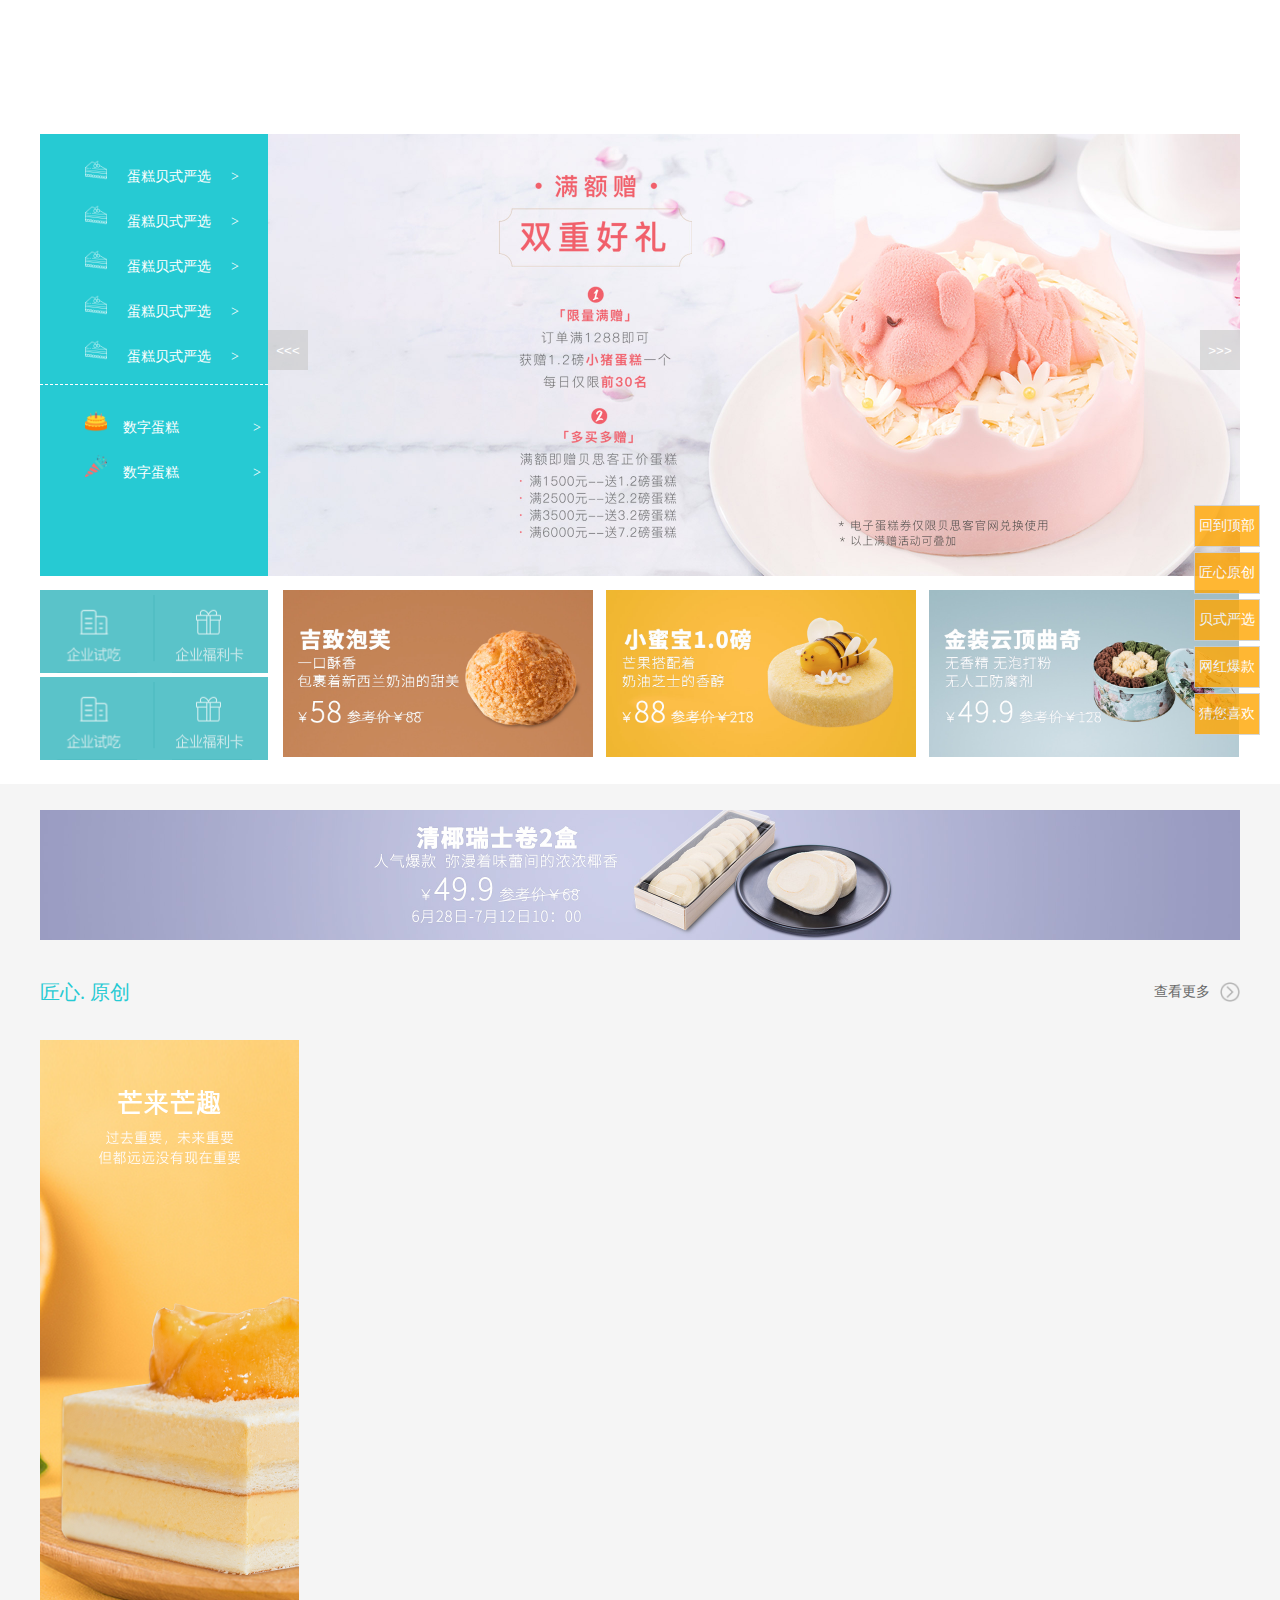
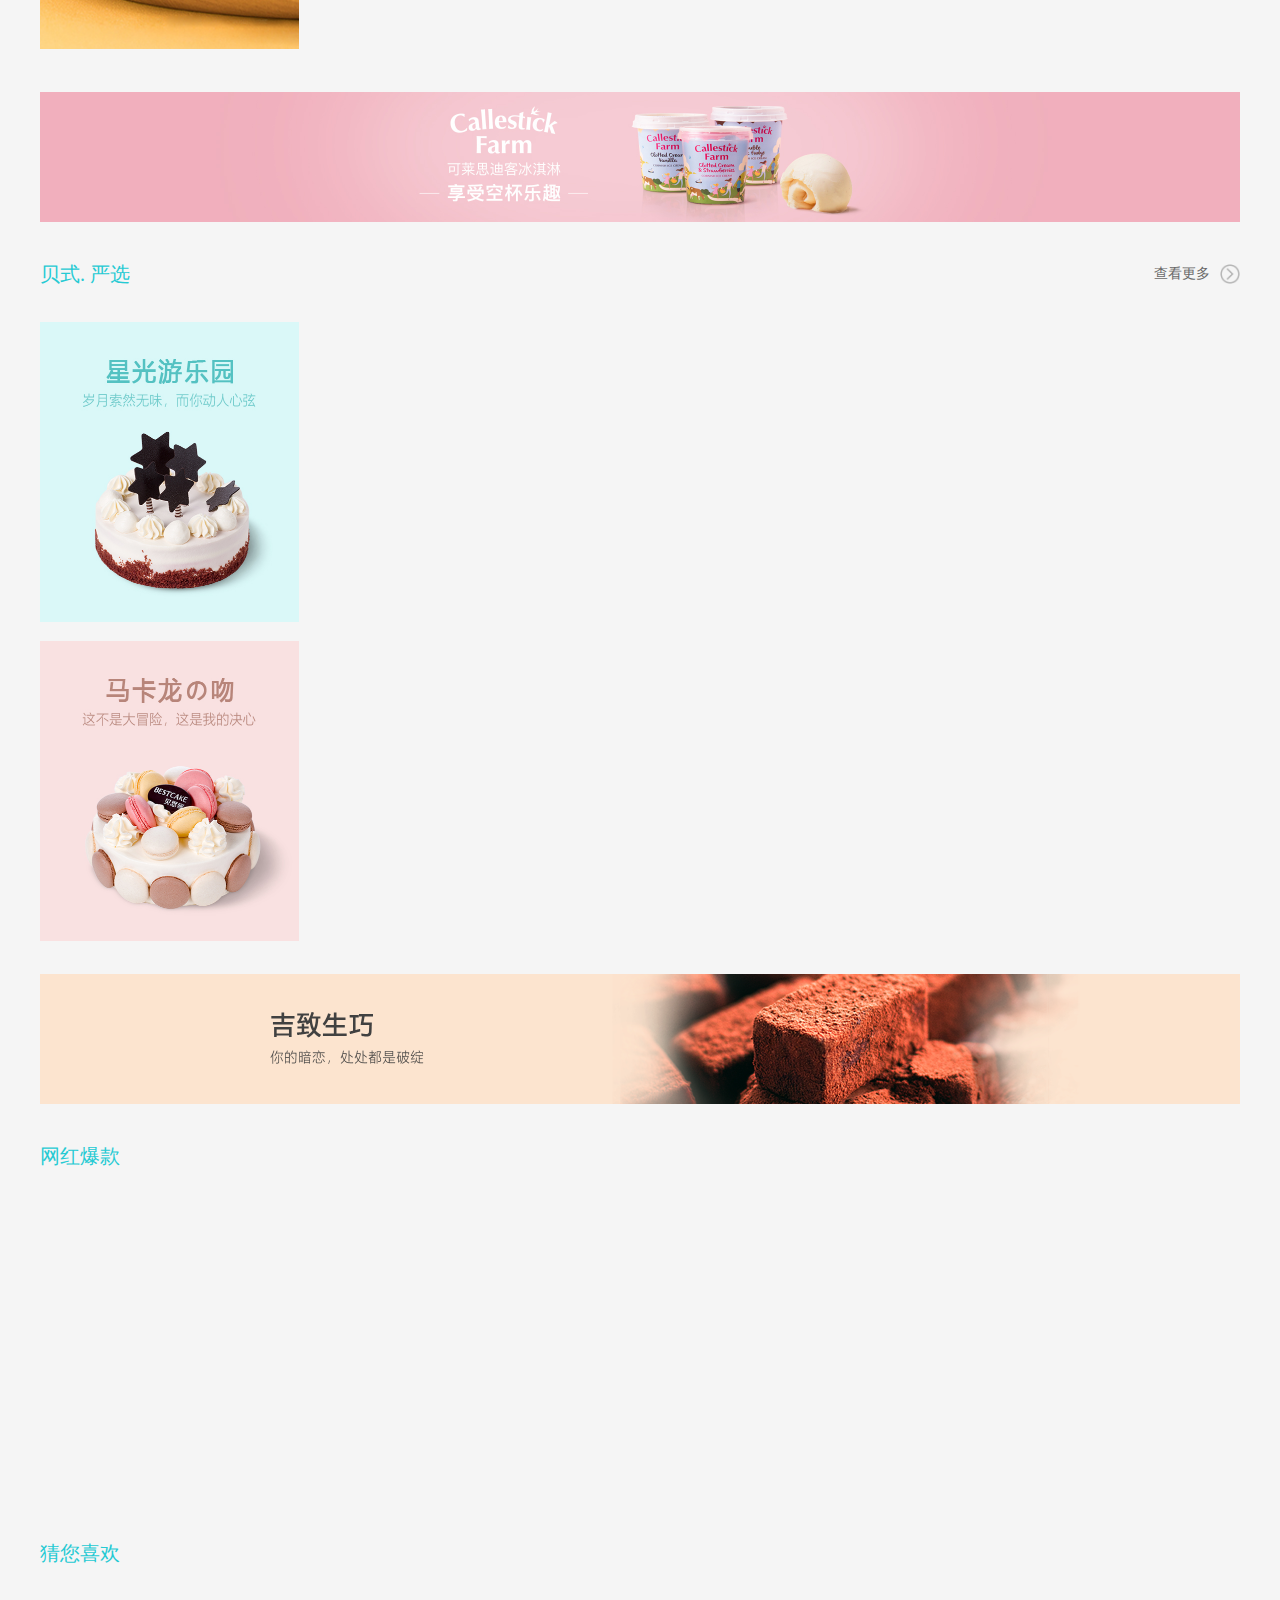
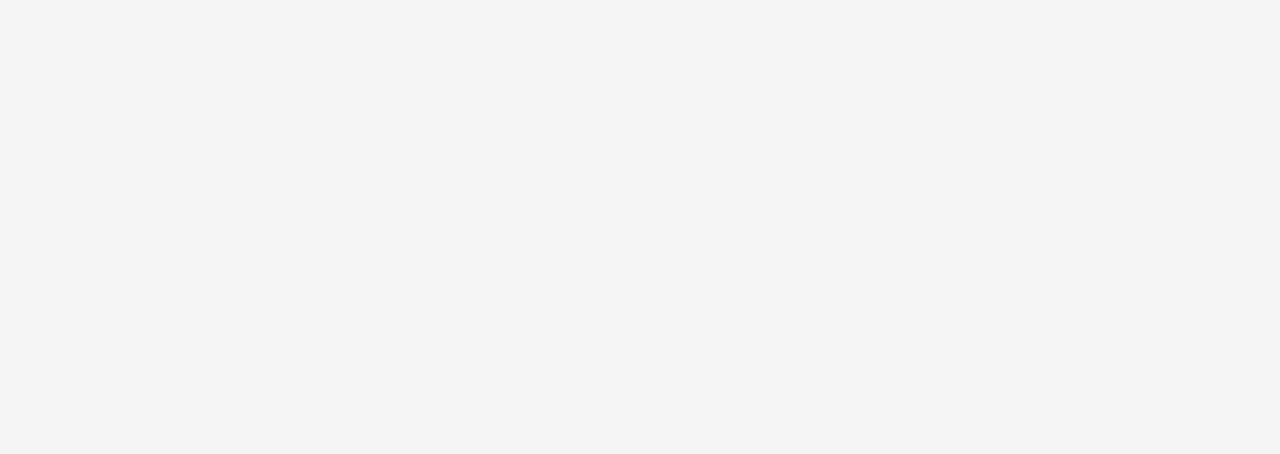
==== index/index.html @ a5ecd74a "这是我的首页文件夹" ====
<!DOCTYPE html>
<html lang="en">
<head>
    <meta charset="UTF-8">
    <meta name="viewport" content="width=device-width, initial-scale=1.0">
    <meta http-equiv="X-UA-Compatible" content="ie=edge">
    <link rel="stylesheet" href="../public.css">
    <link rel="stylesheet"  href="./css/index.css">
    <link rel="stylesheet" href="./data/header.css">
    <link rel="stylesheet" href="./data/footer.css">
    <script src="../jquery.2.2.4.js"></script>
    <title>Document</title>
</head>
<body>
    <!-- 公共头 -->
    
    <div class="h">

    </div>
    <script>

        $(".h").load("http://localhost/1905/bestcake/index/data/head.html .head");
    // console.log( $(".h").load())
    </script>


    <!-- banner图部分 -->
    <div id="banner" class="louti">
        <div class="margin">
            <div class="banner-left">
                <div class="b-left-t">
                    <div id="box1">
                        <ul class="active">
                            <li><img src="./img/one-2.png" alt=""></li>
                            <li><p>蛋糕贝式严选</p></li>
                            <li><span>></span></li>
                        </ul>
                        <ul>
                            <li><img src="./img/one-2.png" alt=""></li>
                            <li><p>蛋糕贝式严选</p></li>
                            <li><span>></span></li>
                        </ul>
                        
                        <ul>
                            <li><img src="./img/one-2.png" alt=""></li>
                            <li><p>蛋糕贝式严选</p></li>
                            <li><span>></span></li>
                        </ul>
                
                        <ul>
                            <li><img src="./img/one-2.png" alt=""></li>
                            <li><p>蛋糕贝式严选</p></li>
                            <li><span>></span></li>
                        </ul>
                        <ul>
                            <li><img src="./img/one-2.png" alt=""></li>
                            <li><p>蛋糕贝式严选</p></li>
                            <li><span>></span></li>
                        </ul> 
                    </div>
                    <div class="text1" id="txt2">
                        <div class="obox1 leave1">
                            <ul id="cont4"></ul>
                        </div>
                        <div class="obox2 leave1">
                            <ul id="cont5"></ul>
                        </div>
                        <div class="obox3 leave1">
                            <ul id="cont6"></ul>
                        </div>
                        <div class="obox4 leave1">
                           <ul id="cont7">
                                <li><a href="#"><img src="./img/情定爱情海.png" alt=""><span>情定爱情海</span></a></li>
                                <li><a href="#"><img src="./img/forest.png" alt=""><span>情定爱情海</span></a></li>
                                <li><a href="#"><img src="./img/lion.png" alt=""><span>情定爱情海</span></a></li>
                                <li><a href="#"><img src="./img/金色榴莲.png" alt=""><span>情定爱情海</span></a></li>
                                <li><a href="#"><img src="./img/yogurt.png" alt=""><span>情定爱情海</span></a></li>
                                <li><a href="#"><img src="./img/极地牛乳.png" alt=""><span>情定爱情海</span></a></li> 
                                
                          </ul>
                        </div>
                        <div class="obox5 leave1">
                                <ul id="cont8">
                                    <li><a href="#"><img src="./img/情定爱情海.png" alt=""><span>情定爱情海</span></a></li>
                                    <li><a href="#"><img src="./img/forest.png" alt=""><span>情定爱情海</span></a></li>
                                    <li><a href="#"><img src="./img/lion.png" alt=""><span>情定爱情海</span></a></li>
                                    <li><a href="#"><img src="./img/情定爱情海.png" alt=""><span>情定爱情海</span></a></li>
                                    <li><a href="#"><img src="./img/forest.png" alt=""><span>情定爱情海</span></a></li>
                                    <li><a href="#"><img src="./img/lion.png" alt=""><span>情定爱情海</span></a></li>
                                    <li><a href="#"><img src="./img/金色榴莲.png" alt=""><span>情定爱情海</span></a></li>
                                    <li><a href="#"><img src="./img/yogurt.png" alt=""><span>情定爱情海</span></a></li>
                                    <li><a href="#"><img src="./img/极地牛乳.png" alt=""><span>情定爱情海</span></a></li> 
                                    
                                </ul>
                             </div>
                    </div> 
                   
                </div> 
                <div class="b-left-b">
                        <ul>
                            <li><img src="./img/cake.png" alt=""></li>
                            <li><p>数字蛋糕</p></li>
                            <li><span>></span></li>
                        </ul>
                        <ul>
                            <li><img src="./img/one-11.png" alt=""></li>
                            <li><p>数字蛋糕</p></li>
                            <li><span>></span></li>
                        </ul>
                    </div>
                 
            </div>
            <div class="banner-right">
                <div class="imgbox">
                    <img src="./img/banner1.jpg" alt="">
                    <img src="./img/banner2.jpg" alt="">
                    <img src="./img/banner3.jpg" alt="">
                    <img src="./img/banner5.jpg" alt="">
                    <img src="./img/banner6.jpg" alt="">
                    <img src="./img/banner7.jpg" alt="">
                    <img src="./img/banner8.jpg" alt="">
                </div>
                <div class="btns">
                        <input type="button" id="left" value="<<<">
                        <input type="button" id="right" value=">>>">
                </div>
            </div>
        </div>
    </div>
    <!-- section部分 -->
    <section id="section">
        <div class="margin">
           <div class="section-left">
              <ul>
                  <li><a href="#"><img src="./img/index-two-01.png" alt=""></a></li>
                  <li><a href="#"><img src="./img/index-two-02.png" alt=""></a></li>
                  <li><a href="#"><img src="./img/index-two-01.png" alt=""></a></li>
                  <li><a href="#"><img src="./img/index-two-02.png" alt=""></a></li>
              </ul>
           </div>
           <div class="section-right">
            <ul>
                <li><a href="#"><img src="./img/puff.jpg" alt=""></a></li>
                <li><a href="#"><img src="./img/bear.jpg" alt=""></a></li>
                <li><a href="#"><img src="./img/Cookies.jpg" alt=""></a></li>
            </ul>
          </div>
        </div>
        <ul class="nav">
            <li><span>回到顶部</span></li>
            <li><span>匠心原创</span></li>
            <li><span>贝式严选</span></li>
            <li><span>网红爆款</span></li>
            <li><span>猜您喜欢</span></li>
        </ul>
    </section>
    <main>
        <div class="margin">
           <div class="main-top">
              <img src="./img/Swiss.jpg" alt="">
           </div>
           <!-- 匠心原创 -->
           <div class="original louti">
               <div class="o-title">
                    <h2>匠心. 原创</h2>
                    <span><p>查看更多</p><img src="./img/ndex-five.png" alt=""></span>
               </div>
               <div class="o-main">
                   <img src="./img/index-five-1.png" alt="">
               <ul id="cont">
                 
               </ul>
           </div>
          </div>
          <div class="main-top">
            <img src="./img/callestick.jpg" alt="">
          </div>
          <!-- 贝式严选 -->
          <div class="strict louti">
                <div class="s-title">
                        <h2>贝式. 严选</h2>
                        <span><p>查看更多</p><img src="./img/ndex-five.png" alt=""></span>
                   </div>
                   <div class="s-main">
                       <div class="strict-left">
                            <img src="./img/seven_left_one.png" alt="">
                            <img src="./img/seven_left_tow.png" alt="">
                      </div>
                   <ul id="cont1">
                      
                   </ul>
               </div>
          </div>
          <div class="main-top">
                <img src="./img/pc3.png" alt="">
          </div>
          <!-- 网红爆款 -->
          <div class="explosive louti">
                <div class="e-title">
                    <h2>网红爆款</h2>
               </div>
               <div class="e-bottom">
                   <ul id="cont2">
                     
                   </ul>
               </div>
          </div>
          <!-- 猜您喜欢 -->
          <div class="like louti">
                <div class="l-title">
                    <h2>猜您喜欢</h2>
               </div>
               <div class="l-bottom">
                   <ul id="cont3">
                     
                   </ul>
               </div>
          </div>
        </div>
        
    </main>
 <div class="f">

 </div>
 <script>
     $(".f").load("http://localhost/1905/bestcake/index/data/head.html .footer");
 </script>
</body>
<script src="./libs/require.js" data-main="js/main"></script>
<script src="../jquery.2.2.4.js"></script>
<script src="../ajax.2.0.js"></script>

<script src="./js/jquery.banner.1.1.0.js"></script>
<script src="./js/index.js"></script>
<script>
  
</script>
</html>
---- index/css/index.css ----
*{margin: 0;padding: 0;list-style: none;}
.margin{width: 1200px;margin: 0 auto;}



/* 公共头 */

/* banner图部分 */
#banner{height: 442px;margin-top:134px;}
#banner .banner-left{width: 228px;height: 442px;overflow: hidden;;background: #26cad3;}
#banner .banner-left .b-left-t{width: 228px;;height:230px;border-bottom: 1px #fff dashed;margin: 0 auto; margin-top: 20px;}
#banner .banner-left .b-left-t #box1{width: 228px;;height:230px;}

#banner .banner-left .b-left-t .obox1,#banner .banner-left .b-left-t .obox2,#banner .banner-left .b-left-t .obox3,#banner .banner-left .b-left-t .obox1,#banner .banner-left .b-left-t .obox4,#banner .banner-left .b-left-t .obox5{width:972px;height: 440px;border: 2px solid #f1f1f1;position: absolute;background: #fff; z-index: 9;margin: -240px 0 0 228px;display: none;}
#banner .banner-left .b-left-t .obox1 img,#banner .banner-left .b-left-t .obox2 img,#banner .banner-left .b-left-t .obox3 img,#banner .banner-left .b-left-t .obox4 img,#banner .banner-left .b-left-t .obox5 img{width: 60px; height: 48px;}


#banner .banner-left  .b-left-b{width: 228px;height: 196px;margin: 0 auto;margin-top: 20px;}
#banner .banner-left .b-left-t ul,#banner .banner-left  .b-left-b ul{width: 100%;height: 44.8px;}
#banner .banner-left .b-left-t ul:first-child{margin-top: 20px;}
#banner .banner-left .b-left-t #box1 ul:hover{background: #1fa6ad;color: #26cad3;}
#banner .banner-left .b-left-t #text1 .leave1 ul :hover{background: #fff;color: black;}


#banner .banner-left .b-left-t ul li,.b-left-b ul li{float: left; font: 14px/45px "";color: #fff;margin-left: 20px;} 
#banner .banner-left .b-left-t ul li:nth-child(1){}

#banner .banner-left .b-left-t .obox1 ul li:nth-child(2){margin-left: 20px;margin-right: 0;}
#banner .banner-left .b-left-b ul li:nth-child(2){margin:0 54px 0 16px; }
 .b-left-t ul li img,.b-left-b ul li img{width: 22px;height: 22px;margin-left: 25px; }
#banner .banner-right{float:left;margin: -442px 0 0 228px;width: 972px;position: relative;height: 442px;overflow: hidden;}
#banner .banner-right img{width: 972px;height: 442px;position: absolute;left: 972px;}
#banner .banner-right img:nth-child(1){left:0}
.banner-right .btns{}
.btns input{position: absolute;top: 196px;width: 40px;height: 40px;border: none;background: rgba(200,200,200,0.6);color: #fff}
#left{left:0}
#right{right:0}

/* section部分 */

section{height:168px;margin-top: 14px;}
section .section-left{width: 230px;height: 168px;float: left;}
section .section-left ul{}
section .section-left ul li{float: left;}
section .section-left ul li img{width: 114px;height: 83px;} 
section .section-right{}
section .section-right ul{}
section .section-right ul li{float: left;margin-left: 13px;}
section .section-right ul li img{width: 310px;height: 167px;}


#section .nav{height: 260px;position: fixed;right: 20px;top:500px;}
section ul.nav li{width: 64px;height: 40px;background: orange;opacity: 0.8;text-align: center;font: 14px/40px "";color: #fff;cursor: pointer;margin-top:5px;border: 1px solid #ccc;}

/* main部分 */
main{height: 2870px;background: #f5f5f5;width: 100%;margin-top: 26px;overflow: hidden;}
main .main-top{margin-top: 26px;}
main .main-top img{width: 100%;}
main .original{}
 .original .o-title,.strict .s-title,.explosive .e-title,main .like .l-title {height: 96px;}
 .original .o-title h2,.strict .s-title h2,.explosive .e-title h2,main .like .l-title h2{font: 20px/96px "";color: #26cad3;float: left;}
 .original .o-title span,.strict .s-title span,main .like .l-title span{font: 14px/96px "";color: #686868;float: right;}
 .original .o-title span p,.strict .s-title span p,main .like .l-title span p{float: left;}
 .original .o-title span img,.strict .s-title span img,main .like .l-title span img{width: 20px;height: 20px; float: left;margin: 38px 0 0 10px;}
 .original .o-main, .strict .s-main,main .like .l-main{height: 626px;}
main .original .o-main img{width: 259px;height: 609px;float: left;}
.strict .s-main img{width:259px; height:300px; }
main .original .o-main ul{}
.original .o-main ul li, .strict .s-main ul li,.explosive .e-bottom ul li,main .like .l-bottom ul li{float: left;width: 300px;height: 300px;background: #fff;text-align: center;margin-left: 10px;transition: 0.5s linear;}
 .original .o-main ul li:hover{box-shadow: 3px 3px 5px #ccc;}
 .strict .s-main ul li:hover{box-shadow: 3px 3px 5px #ccc;}
 .explosive .e-bottom ul li:hover{box-shadow: 3px 3px 5px #ccc;}
 .like .l-bottom ul li:hover{box-shadow: 3px 3px 5px #ccc;}
main .original .o-main ul li:nth-child(4){margin-top: 13px;}
main .original .o-main ul li:nth-child(5){margin-top: 13px;}
main .original .o-main ul li:nth-child(6){margin-top: 13px;}
.strict .s-main ul li:nth-child(4){margin-top: 13px;}
.strict .s-main ul li:nth-child(5){margin-top: 13px;}
.strict .s-main ul li:nth-child(6){margin-top: 13px;}
.explosive .e-bottom ul li:nth-child(1){margin-left:0;}
.like .l-bottom ul li:nth-child(1){margin-left:0;}
main .original .o-main ul li {}
main .original .o-main ul li  img,.strict .s-main ul li  img,.explosive .e-bottom ul li  img,.like .l-bottom ul li  img{width: 290px;height: 200px;}
main .original .o-main ul li p,.strict .s-main ul li p,.explosive .e-bottom ul li p,.like .l-bottom ul li p{font: 14px/30px "";text-align:center;color: #181818;}
main .original .o-main ul li span,.strict .s-main ul li span,.explosive .e-bottom ul li span,.like .l-bottom ul li span{font: 18px/33px "";display:block;color: #fe2900;}
main .original .o-main ul li b,.strict .s-main ul li b,.explosive .e-bottom ul li b,.like .l-bottom ul li b{font: 14px/32px "";color: #a5a5a5;margin-left: 45px;}
.original .o-main ul li i,.strict .s-main ul li i,.explosive .e-bottom ul li i,.like .l-bottom ul li i{width:21px;height:21px;background: url(../img/car.png) no-repeat center;float: right;margin-right: 21px;}
main .strict .s-main .strict-left{width: 259px;height:615px;float: left;}
main .strict .s-main .strict-left img:last-child{margin-top: 15px;}
main .explosive .e-bottom ul li,main .like .l-bottom ul li {width: 290px;}
.explosive,.like{height: 397px;}



/*公共底部*/
---- index/data/header.css ----
header{height: 144px;position: fixed;background: #fff;width: 100%;top:0px;z-index: 100;}
header .scroll{text-align: right;height: 30px;margin:0 auto;}
header p{height: 30px;font: 14px/30px "";}
header .logo{float: left;color: #81838f; margin-top: 20px;width: 228px;}
header .logo span{float: left;font: 12px/2 "";}
.logo a img{width: 78px;height: 55px;margin: 29px 0 0 -95px;}
.logo .map{float: right;margin:50px 15px 0 0;}
header .logo p{color: #fff;position: absolute;margin:-36px 0 0 166px;}
header .header-center{width: 622px;float:left;height: 84px;margin-top: 20px;}
/* header .header-center .text{width: 1200px;height: } */
header .header-center ul{margin-left: 25px;}
header .header-center ul li{float: left;font: 14px/114px "";color: #191919;padding: 0 25px 0;} 
header .header-center ul li a:hover{color: #26cad3;}
header .header-center .tea,header .header-center .son,header .header-center .parent,header .header-center .friend,header .header-center .love{position: absolute;width:1200px;height: 188px;background: #fff;margin:94px 0 0 -228px;box-shadow: 0px 2px 4px #ccc;border-top: 1px solid #ccc;display: none;}
header .header-center .tea ul{}
header .header-center  .tea ul li,header .header-center  .son ul li,header .header-center .parent ul li,header .header-center .friend ul li,header .header-center .love ul li{float: left;text-align: center;font: 14px/2 "";width: 278px;height:178px;padding: 0;margin-top: 10px;}
header .header-center  .tea ul li a img,header .header-center .son ul li a img,header .header-center .parent ul li a img,header .header-center .friend ul li a img,header .header-center .love ul li a img{width: 130px;}
header .header-center .tea ul li a p{color: #191919;}
header .header-center .son ul li a p{color: #191919;}
header .header-center .parent ul li a p{color: #191919;}
header .header-center .friend ul li a p,header .header-center .love ul li a p{color: #191919;}
header .header-center .love ul li a span,header .header-center .tea ul li a span,header .header-center .son ul li a span,header .header-center .parent ul li a span,header .header-center .friend ul li a span{color:#fc1c00}
header .header-right{width: 350px;float: left;margin-top: 64px;}

header .header-right input{border: 0;}
header .header-right input:first-child{width: 175px;height: 28px;border: 1px solid #ececec;color: #c9c9c9;outline: none;}
header .header-right #r-btn{width:80px;height:30px;background: #26cad3;color: #fff;margin-left: -3px;}
header .header-right img{width: 35px;height: 35px;float: right;}
clear::after{content: "";clear: both;display: block;}
---- index/data/footer.css ----
/* 价格 */
.price {height:220px;text-align: center; margin-top: -104px;width: 100%;background: #f5f5f5;overflow: hidden; }
.price p {font: 14px/24px "";color: #131313;margin-top: 60px;}
.price span{font: 14px/24px "";color: #949494;}
.price p.p1{margin-top: 10px;}



footer{background: url(../img/footer2.jpg) no-repeat center;height: 430px;overflow: hidden;font: 12px/2 "";color: #fff;}
footer .f-top{font: 12px/2 "";color: #fff;margin-top: 116px;}
footer .f-top :first-child{margin: 0 100px 0 382px;}
footer .f-top :last-child{}
footer ul{margin: 25px 0 0 192px;width:800px;}
footer ul li{float: left;margin-left: 60px;}
footer ul li:last-child{margin:40px 0 0 200px;}
footer ul li a{font: 12px/2 "";color: #fff;}
footer .f-bottom{margin-top: 143px;text-align: center;}
footer .f-bottom p{}
footer .f-bottom ul{width: 338px;height: 24px;margin:0 476px;}
footer .f-bottom ul li{float: left;margin-left: 5px;}
footer .f-bottom ul li span{margin:0 24px;}
footer .f-bottom  ul li:last-child{margin:0;}
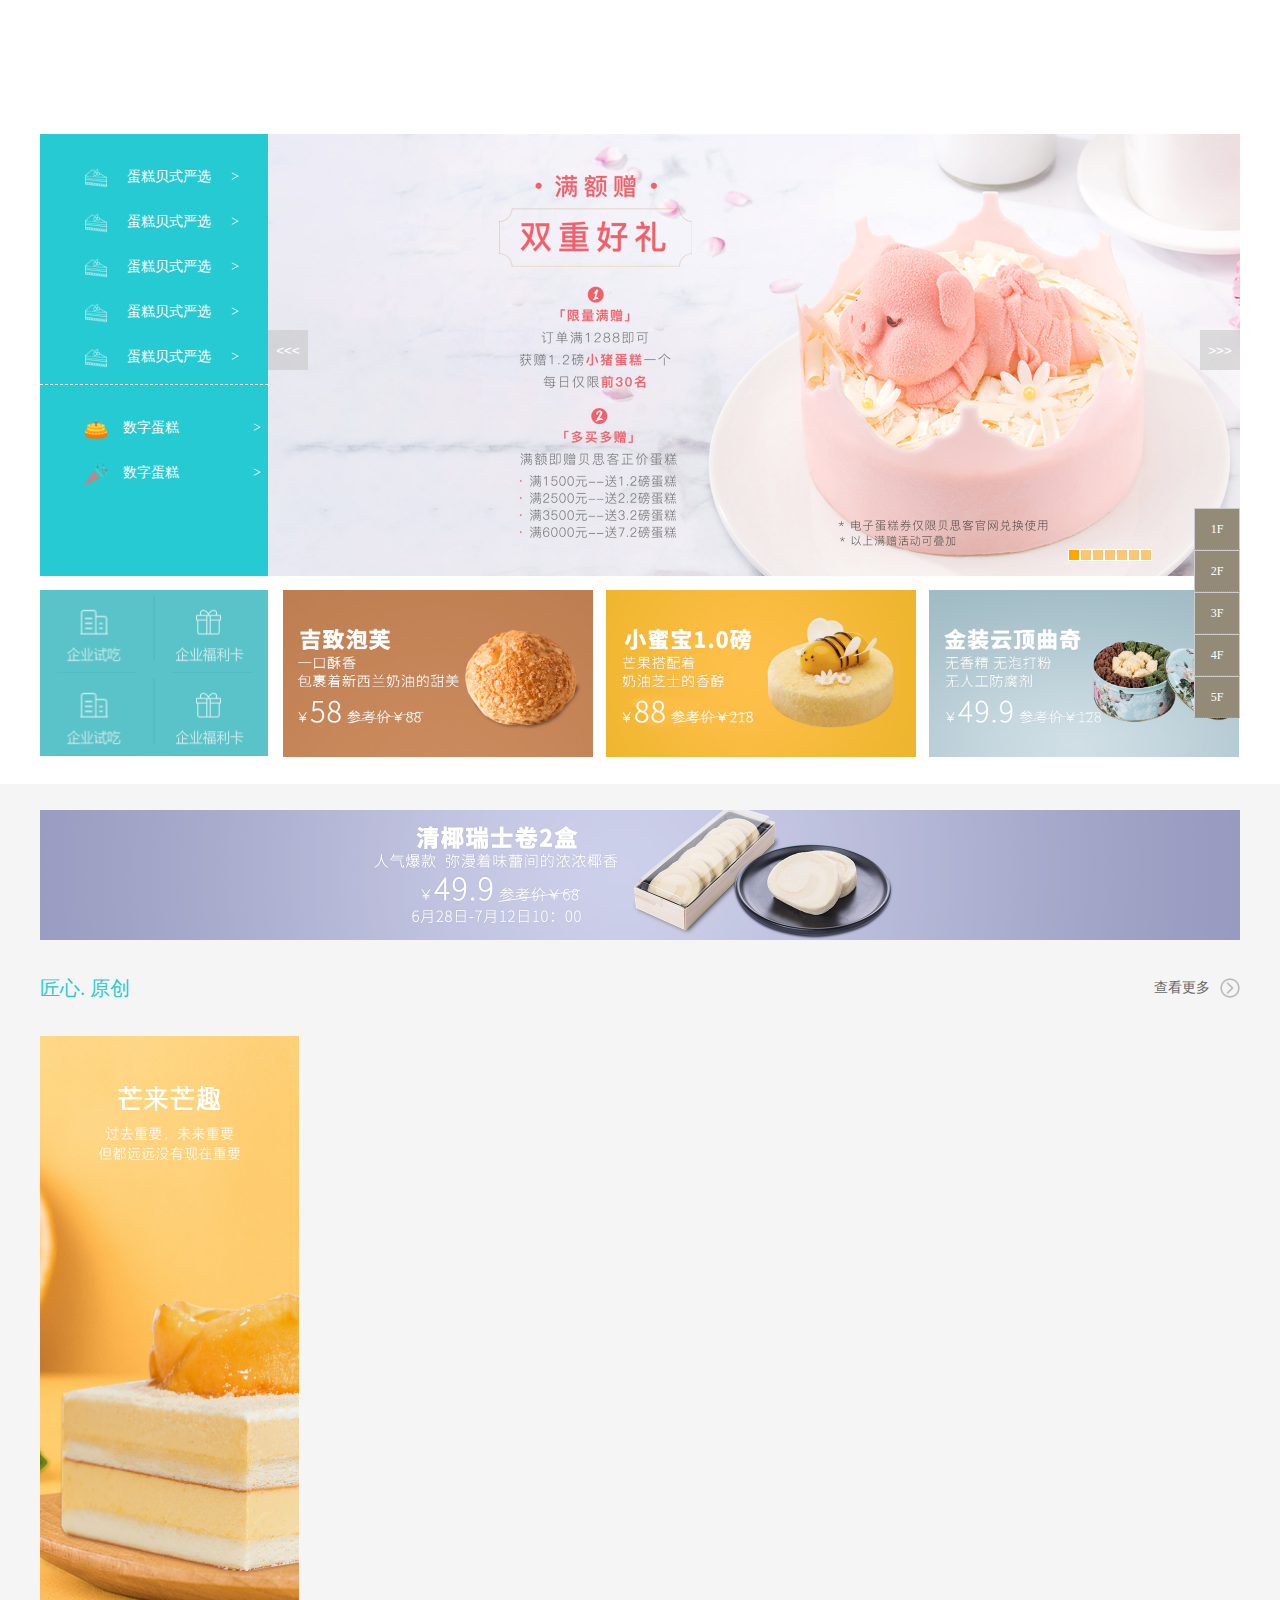
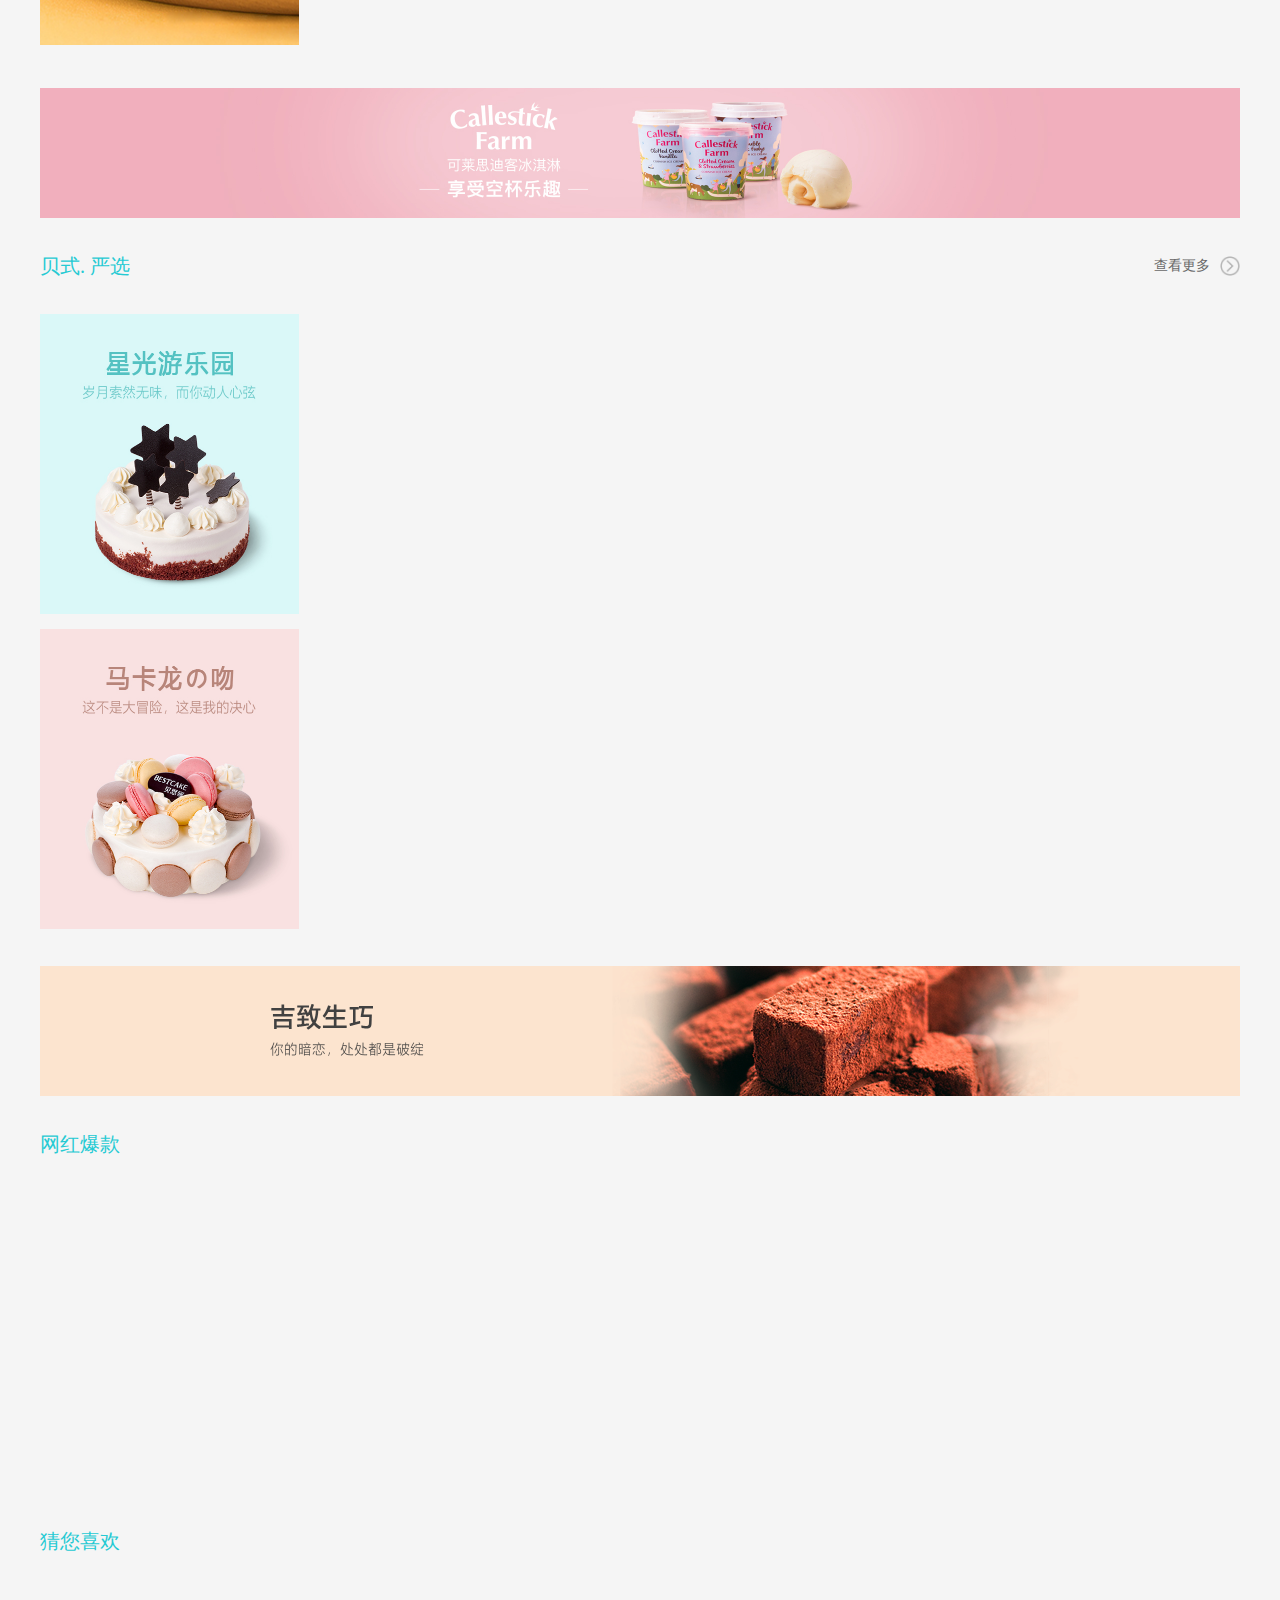
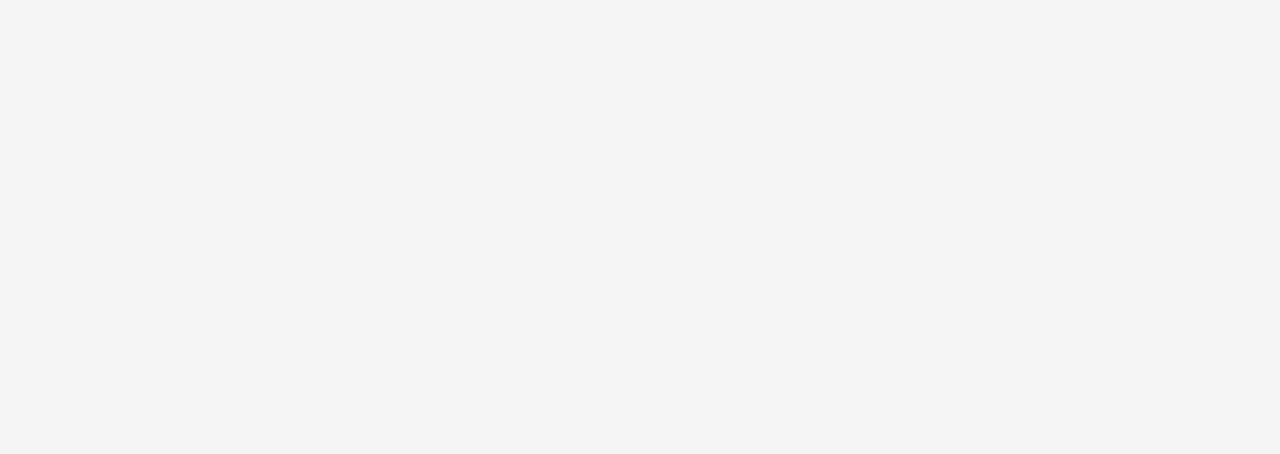
==== commit 1b2f420f: "第九次提交" ====
--- a/index/index.html
+++ b/index/index.html
@@ -147,11 +147,11 @@
           </div>
         </div>
         <ul class="nav">
-            <li><span>回到顶部</span></li>
-            <li><span>匠心原创</span></li>
-            <li><span>贝式严选</span></li>
-            <li><span>网红爆款</span></li>
-            <li><span>猜您喜欢</span></li>
+            <li>1F<span>顶部</span></li>
+            <li>2F<span>原创</span></li>
+            <li>3F<span>严选</span></li>
+            <li>4F<span>爆款</span></li>
+            <li>5F<span>喜欢</span></li>
         </ul>
     </section>
     <main>
--- a/public.css
+++ b/public.css
@@ -0,0 +1,30 @@
+@charset "utf-8";
+/* CSS Document */
+
+body,ol,ul,h1,h2,h3,h4,h5,h6,p,th,td,dl,dd,form,fieldset,legend,input,textarea,select,td{margin:0;padding:0;} 
+body{font:12px ""; word-wrap:break-word;}
+a,u,s,del{color:#666;text-decoration:none} 
+fieldset ,a img,.bor0 {border:0;}
+i,em,b{font-style:normal;font-weight:100;}
+li{list-style:none;}
+img{vertical-align:middle;}
+table{border-collapse:collapse;}
+.ind2{text-indent:2em;}
+
+
+
+/*溢出隐藏出现省略号*/
+.over{
+	white-space:nowrap;/*强制不换行*/
+	overflow:hidden;/*溢出隐藏*/
+	text-overflow:ellipsis;/*溢出隐藏时出现省略号*/
+}
+
+/*图片垂直对齐*/
+.valign{text-align:center;}
+.valign img{vertical-align:middle;}
+.valign:after{content:"";display:inline-block;height:100%;vertical-align:middle;}
+
+.clear{zoom:1;/*解决ie清除浮动*/}
+.clear:before{content:"";display:table;}/*第一个子元素margin-top向上传递问题*/
+.clear:after{content:"";clear:both;display:block;}/*清除浮动*/
--- a/index/css/index.css
+++ b/index/css/index.css
@@ -49,8 +49,13 @@
 section .section-right ul li img{width: 310px;height: 167px;}
 
 
-#section .nav{height: 260px;position: fixed;right: 20px;top:500px;}
-section ul.nav li{width: 64px;height: 40px;background: orange;opacity: 0.8;text-align: center;font: 14px/40px "";color: #fff;cursor: pointer;margin-top:5px;border: 1px solid #ccc;}
+#section .nav{height: 260px;position: fixed;right: 40px;top:508px;}
+section ul.nav li{width: 44px;height: 40px;background: #948a78;text-align: center;font: 12px/40px "";color: #fff;cursor: pointer;border: 1px solid #ccc;position: relative;border-bottom: 1px dotted #aaaa;}
+section ul.nav li.last{background: #26cad3;color: black;border-bottom: none;}
+section ul.nav li span{display: none;position: absolute;color: #fff;background: orange;left: 0px;width: 44px;height: 40px;z-index: 10;top: 0;}
+section ul.nav li:hover span{display: block;background:orange;color: #fff; }
+section ul.nav li:hover span.active{display: block;background: orange;color: #fff}
+
 
 /* main部分 */
 main{height: 2870px;background: #f5f5f5;width: 100%;margin-top: 26px;overflow: hidden;}
--- a/index/data/header.css
+++ b/index/data/header.css
@@ -7,7 +7,7 @@
 .logo .map{float: right;margin:50px 15px 0 0;}
 header .logo p{color: #fff;position: absolute;margin:-36px 0 0 166px;}
 header .header-center{width: 622px;float:left;height: 84px;margin-top: 20px;}
-/* header .header-center .text{width: 1200px;height: } */
+header .header-center .text{width: 1200px;height: }
 header .header-center ul{margin-left: 25px;}
 header .header-center ul li{float: left;font: 14px/114px "";color: #191919;padding: 0 25px 0;} 
 header .header-center ul li a:hover{color: #26cad3;}
@@ -23,7 +23,9 @@
 header .header-right{width: 350px;float: left;margin-top: 64px;}
 
 header .header-right input{border: 0;}
-header .header-right input:first-child{width: 175px;height: 28px;border: 1px solid #ececec;color: #c9c9c9;outline: none;}
+header .header-right ul{display:none;}
+header .header-right ul li{width: 175px;height: 28px;border: 1px solid #c9c9c9;border-top: none;text-indent: 20px;cursor:pointer;}
+header .header-right input:first-child{width: 175px;height: 28px;border: 1px solid #ececec;color: #c9c9c9;outline: none;float: left;}
 header .header-right #r-btn{width:80px;height:30px;background: #26cad3;color: #fff;margin-left: -3px;}
 header .header-right img{width: 35px;height: 35px;float: right;}
 clear::after{content: "";clear: both;display: block;}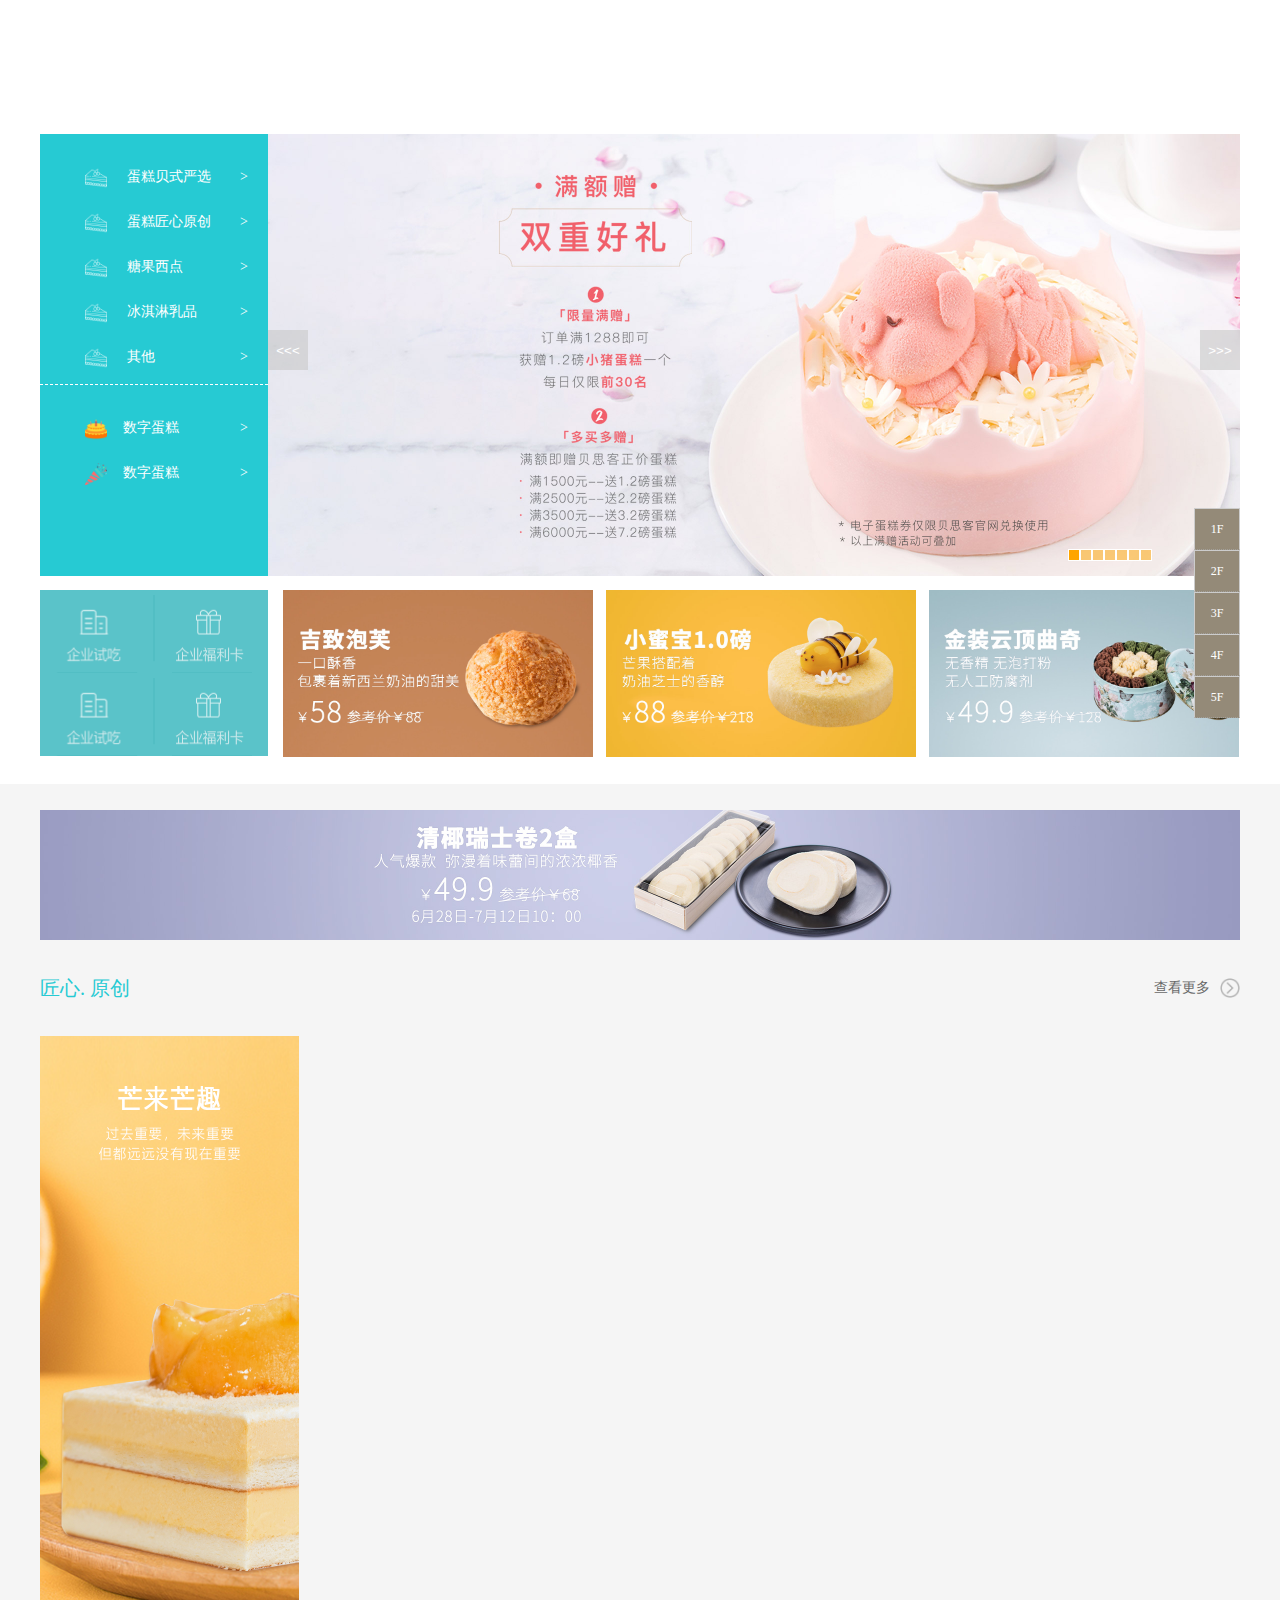
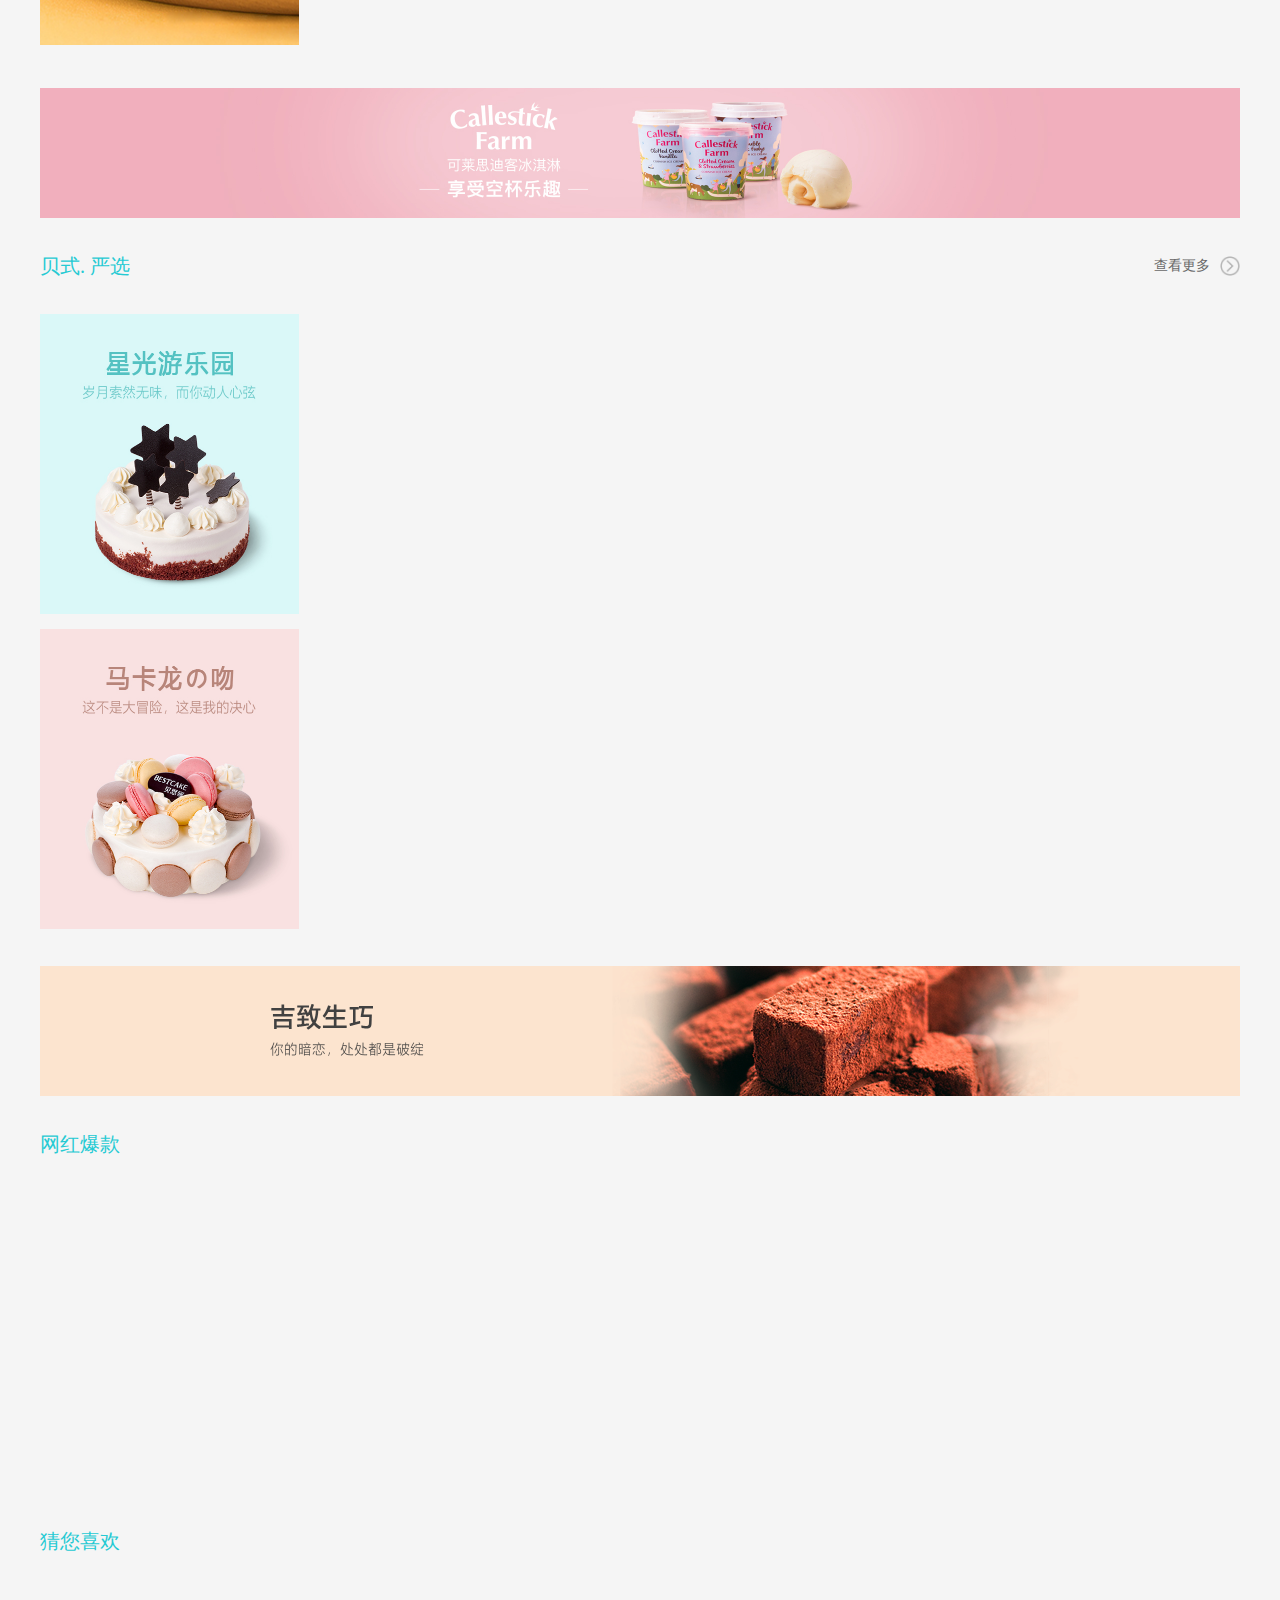
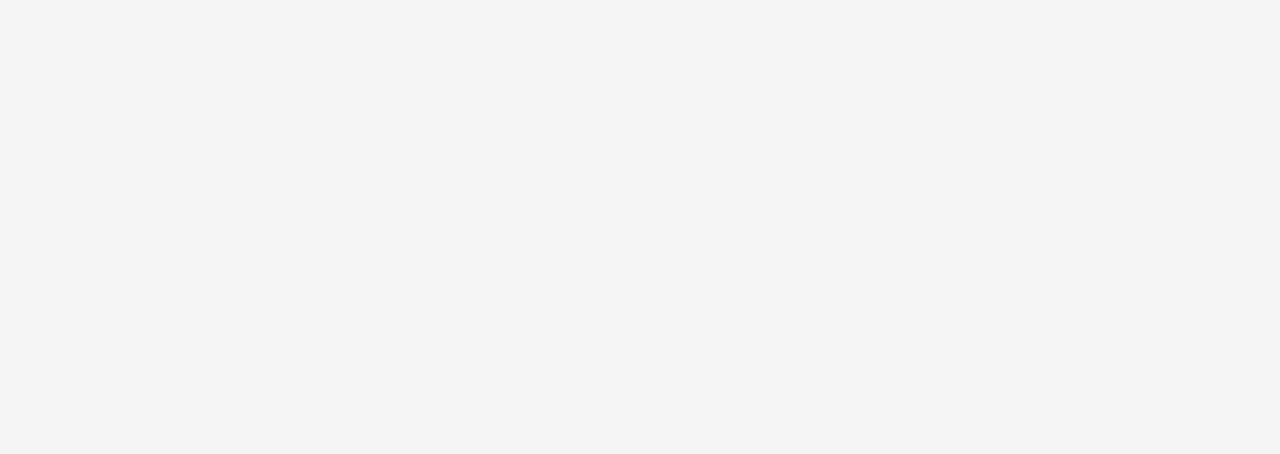
==== commit 40ddacef: "上传了，上传了" ====
--- a/index/index.html
+++ b/index/index.html
@@ -37,24 +37,24 @@
                         </ul>
                         <ul>
                             <li><img src="./img/one-2.png" alt=""></li>
-                            <li><p>蛋糕贝式严选</p></li>
+                            <li><p>蛋糕匠心原创</p></li>
                             <li><span>></span></li>
                         </ul>
                         
                         <ul>
                             <li><img src="./img/one-2.png" alt=""></li>
-                            <li><p>蛋糕贝式严选</p></li>
+                            <li><p>糖果西点</p></li>
                             <li><span>></span></li>
                         </ul>
                 
                         <ul>
                             <li><img src="./img/one-2.png" alt=""></li>
-                            <li><p>蛋糕贝式严选</p></li>
-                            <li><span>></span></li>
-                        </ul>
-                        <ul>
-                            <li><img src="./img/one-2.png" alt=""></li>
-                            <li><p>蛋糕贝式严选</p></li>
+                            <li><p>冰淇淋乳品</p></li>
+                            <li><span>></span></li>
+                        </ul>
+                        <ul>
+                            <li><img src="./img/one-2.png" alt=""></li>
+                            <li><p>其他</p></li>
                             <li><span>></span></li>
                         </ul> 
                     </div>
--- a/index/css/index.css
+++ b/index/css/index.css
@@ -24,9 +24,11 @@
 
 #banner .banner-left .b-left-t ul li,.b-left-b ul li{float: left; font: 14px/45px "";color: #fff;margin-left: 20px;} 
 #banner .banner-left .b-left-t ul li:nth-child(1){}
+.b-left-b ul li:nth-child(3){float: right;margin-right: 20px;}
 
+#banner .banner-left .b-left-t ul li:nth-child(3){float: right;margin-right: 20px;}
 #banner .banner-left .b-left-t .obox1 ul li:nth-child(2){margin-left: 20px;margin-right: 0;}
-#banner .banner-left .b-left-b ul li:nth-child(2){margin:0 54px 0 16px; }
+#banner .banner-left .b-left-b ul li:nth-child(2){margin:0 26px 0 16px; }
  .b-left-t ul li img,.b-left-b ul li img{width: 22px;height: 22px;margin-left: 25px; }
 #banner .banner-right{float:left;margin: -442px 0 0 228px;width: 972px;position: relative;height: 442px;overflow: hidden;}
 #banner .banner-right img{width: 972px;height: 442px;position: absolute;left: 972px;}
--- a/index/data/header.css
+++ b/index/data/header.css
@@ -27,5 +27,7 @@
 header .header-right ul li{width: 175px;height: 28px;border: 1px solid #c9c9c9;border-top: none;text-indent: 20px;cursor:pointer;}
 header .header-right input:first-child{width: 175px;height: 28px;border: 1px solid #ececec;color: #c9c9c9;outline: none;float: left;}
 header .header-right #r-btn{width:80px;height:30px;background: #26cad3;color: #fff;margin-left: -3px;}
-header .header-right img{width: 35px;height: 35px;float: right;}
+header .header-right img{width: 35px;height: 35px;float: right;border-radius: 50%;margin-right: 5px;}
+header .header-right .not-login{width: 43px;height: 74px;float: right;margin: -15px 10px 0 0;color: #a5a5a5;}
+header .header-right .login-success{width: 43px;height: 74px;float: right;margin: -15px 10px 0 0;color: #a5a5a5;display: none;}
 clear::after{content: "";clear: both;display: block;}